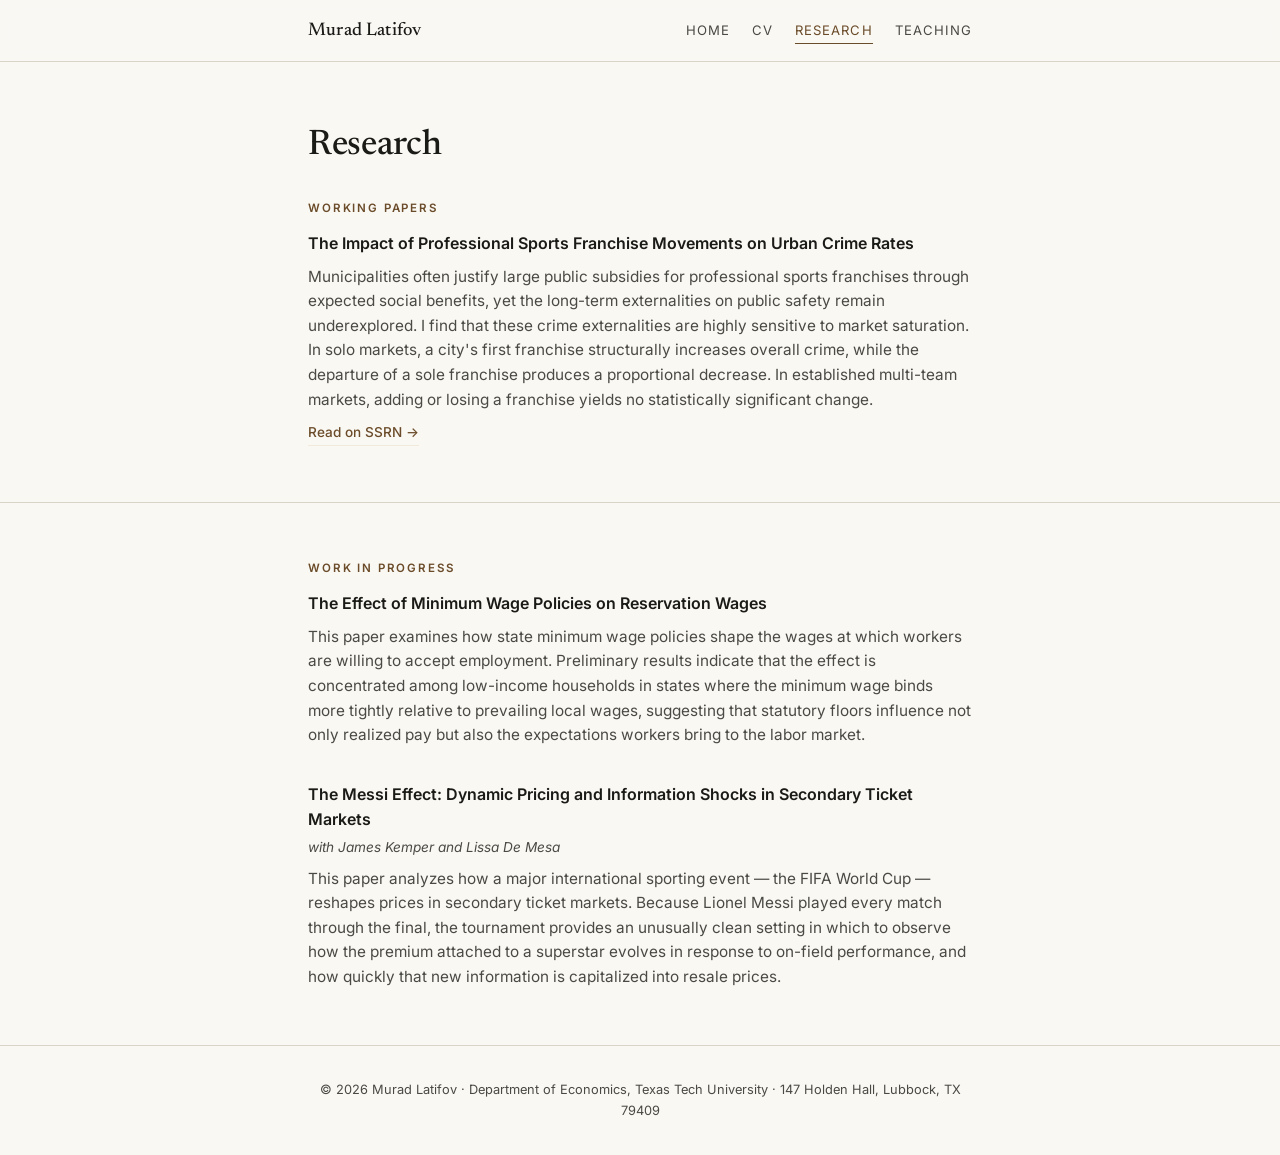
==== research.html @ 04bd5444 "Add files via upload" ====
<!DOCTYPE html>
<html lang="en">
<head>
<meta charset="UTF-8">
<meta name="viewport" content="width=device-width, initial-scale=1.0">
<title>Research — Murad Latifov</title>
<meta name="description" content="Working papers and research in progress by Murad Latifov: labor, urban, and crime economics.">
<link rel="preconnect" href="https://fonts.googleapis.com">
<link rel="preconnect" href="https://fonts.gstatic.com" crossorigin>
<link href="https://fonts.googleapis.com/css2?family=Newsreader:ital,opsz,wght@0,6..72,400;0,6..72,500;1,6..72,400&family=Inter:wght@400;500;600&display=swap" rel="stylesheet">
<link rel="stylesheet" href="style.css">
</head>
<body>

<nav>
  <div class="wrap">
    <a href="index.html" class="brand">Murad Latifov</a>
    <div class="navlinks">
      <a href="index.html">Home</a>
      <a href="cv.pdf" download>CV</a>
      <a href="research.html" class="active">Research</a>
      <a href="teaching.html">Teaching</a>
    </div>
  </div>
</nav>

<main>
<section>
  <div class="wrap">
    <h2 style="font-size:2.2rem;">Research</h2>

    <p class="eyebrow">Working Papers</p>
    <div class="entry">
      <h3>The Impact of Professional Sports Franchise Movements on Urban Crime Rates</h3>
      <p class="abstract">Municipalities often justify large public subsidies for professional sports franchises through expected social benefits, yet the long-term externalities on public safety remain underexplored. I find that these crime externalities are highly sensitive to market saturation. In solo markets, a city's first franchise structurally increases overall crime, while the departure of a sole franchise produces a proportional decrease. In established multi-team markets, adding or losing a franchise yields no statistically significant change.</p>
      <a class="paperlink" href="https://papers.ssrn.com/sol3/papers.cfm?abstract_id=7034958" target="_blank" rel="noopener">Read on SSRN →</a>
    </div>
  </div>
</section>

<section>
  <div class="wrap">
    <p class="eyebrow">Work in Progress</p>

    <div class="entry">
      <h3>The Effect of Minimum Wage Policies on Reservation Wages</h3>
      <p class="abstract">This paper examines how state minimum wage policies shape the wages at which workers are willing to accept employment. Preliminary results indicate that the effect is concentrated among low-income households in states where the minimum wage binds more tightly relative to prevailing local wages, suggesting that statutory floors influence not only realized pay but also the expectations workers bring to the labor market.</p>
    </div>

    <div class="entry">
      <h3>The Messi Effect: Dynamic Pricing and Information Shocks in Secondary Ticket Markets</h3>
      <p class="meta">with James Kemper and Lissa De Mesa</p>
      <p class="abstract">This paper analyzes how a major international sporting event — the FIFA World Cup — reshapes prices in secondary ticket markets. Because Lionel Messi played every match through the final, the tournament provides an unusually clean setting in which to observe how the premium attached to a superstar evolves in response to on-field performance, and how quickly that new information is capitalized into resale prices.</p>
    </div>
  </div>
</section>
</main>

<footer>
  <div class="wrap">© <span id="yr"></span> Murad Latifov · Department of Economics, Texas Tech University · 147 Holden Hall, Lubbock, TX 79409</div>
</footer>

<script>document.getElementById('yr').textContent = new Date().getFullYear();</script>
</body>
</html>
---- style.css ----
:root {
  --ink: #1a1a17;
  --ink-soft: #4a4a44;
  --paper: #faf8f3;
  --rule: #d9d4c8;
  --accent: #6b4c2a;
  --accent-soft: #f0e9dc;
}
* { box-sizing: border-box; margin: 0; padding: 0; }
html { scroll-behavior: smooth; }
body {
  font-family: 'Inter', system-ui, sans-serif;
  color: var(--ink);
  background: var(--paper);
  line-height: 1.6;
  -webkit-font-smoothing: antialiased;
  display: flex; flex-direction: column; min-height: 100vh;
}
.wrap { max-width: 720px; margin: 0 auto; padding: 0 28px; width: 100%; }

/* ---- Nav ---- */
nav {
  position: sticky; top: 0; z-index: 10;
  background: rgba(250,248,243,0.92);
  backdrop-filter: blur(8px);
  border-bottom: 1px solid var(--rule);
}
nav .wrap {
  display: flex; align-items: baseline; justify-content: space-between;
  padding-top: 16px; padding-bottom: 16px; flex-wrap: wrap; gap: 8px;
}
.brand {
  font-family: 'Newsreader', serif;
  font-size: 1.15rem; font-weight: 500; letter-spacing: 0.01em;
  color: var(--ink); text-decoration: none;
}
.navlinks { display: flex; gap: 22px; }
.navlinks a {
  font-size: 0.82rem; text-transform: uppercase; letter-spacing: 0.08em;
  color: var(--ink-soft); text-decoration: none; padding-bottom: 2px;
  border-bottom: 1.5px solid transparent; transition: color .15s, border-color .15s;
}
.navlinks a:hover, .navlinks a:focus-visible { color: var(--accent); border-color: var(--accent); }
.navlinks a.active { color: var(--accent); border-color: var(--accent); }

/* ---- Sections ---- */
main { flex: 1 0 auto; }
section { padding: 56px 0; border-bottom: 1px solid var(--rule); }
section:last-of-type { border-bottom: none; }
.eyebrow {
  font-size: 0.72rem; text-transform: uppercase; letter-spacing: 0.16em;
  color: var(--accent); margin-bottom: 14px; font-weight: 600;
}
h1 {
  font-family: 'Newsreader', serif; font-weight: 500;
  font-size: clamp(2.1rem, 6vw, 3.1rem); line-height: 1.1;
  letter-spacing: -0.01em; margin-bottom: 6px;
}
h2 {
  font-family: 'Newsreader', serif; font-weight: 500;
  font-size: 1.7rem; margin-bottom: 24px; letter-spacing: -0.01em;
}
h3 { font-size: 1rem; font-weight: 600; margin-bottom: 4px; }
.lede { font-size: 1.12rem; color: var(--ink-soft); max-width: 60ch; }

/* ---- Home ---- */
#home { padding-top: 72px; }
.home-head { display: flex; align-items: center; gap: 34px; flex-wrap: wrap-reverse; }
.home-text { flex: 1 1 340px; }
.portrait {
  flex: 0 0 auto; width: 150px; height: 150px;
  border-radius: 50%; object-fit: cover;
  border: 3px solid var(--accent-soft);
}
.role { font-size: 1rem; color: var(--ink-soft); margin-bottom: 28px; }
.role .inst { color: var(--ink); font-weight: 500; }
.contact { margin-top: 30px; display: flex; gap: 20px; flex-wrap: wrap; }
.contact a {
  font-size: 0.9rem; color: var(--accent); text-decoration: none;
  border-bottom: 1px solid var(--accent-soft); padding-bottom: 1px;
}
.contact a:hover { border-color: var(--accent); }
.about p { color: var(--ink-soft); margin-bottom: 14px; }
.about p:last-child { margin-bottom: 0; }

/* ---- Entries ---- */
.entry { margin-bottom: 34px; }
.entry:last-child { margin-bottom: 0; }
.entry .abstract { color: var(--ink-soft); font-size: 0.96rem; margin-top: 8px; }
.meta { font-size: 0.85rem; color: var(--ink-soft); font-style: italic; margin-top: 2px; }
.paperlink {
  display: inline-block; margin-top: 10px; font-size: 0.85rem;
  color: var(--accent); text-decoration: none; font-weight: 500;
  border-bottom: 1px solid var(--accent-soft); padding-bottom: 1px;
}
.paperlink:hover { border-color: var(--accent); }

/* ---- Teaching list ---- */
.subhead {
  font-size: 0.8rem; text-transform: uppercase; letter-spacing: 0.1em;
  color: var(--ink); font-weight: 600; margin: 26px 0 12px;
}
.subhead:first-child { margin-top: 0; }
.course {
  display: flex; justify-content: space-between; align-items: baseline;
  gap: 16px; padding: 7px 0; border-bottom: 1px dotted var(--rule);
}
.course:last-child { border-bottom: none; }
.course .name { font-size: 0.95rem; }
.course .when { font-size: 0.82rem; color: var(--ink-soft); white-space: nowrap; }

/* ---- CV / background rows ---- */
.cvrow {
  display: flex; justify-content: space-between; align-items: baseline;
  gap: 16px; padding: 10px 0; border-bottom: 1px dotted var(--rule);
}
.cvrow .when { font-size: 0.85rem; color: var(--ink-soft); white-space: nowrap; }
.cvrow .degree { color: var(--ink-soft); font-size: 0.9rem; }
.btn {
  display: inline-block; margin-top: 22px;
  font-size: 0.85rem; letter-spacing: 0.04em; text-decoration: none;
  color: var(--paper); background: var(--accent);
  padding: 10px 22px; border-radius: 2px; transition: opacity .15s;
}
.btn:hover { opacity: 0.85; }
.skills { font-size: 0.95rem; color: var(--ink-soft); margin-top: 6px; }
.skills strong { color: var(--ink); font-weight: 600; }

/* ---- Quote carousel ---- */
.quotes { padding-top: 56px; padding-bottom: 48px; }
.carousel { position: relative; }
.quote-window {
  position: relative; overflow: hidden;
  min-height: 190px;
  background: var(--accent-soft);
  border-radius: 3px;
  padding: 34px 56px;
  display: flex; align-items: center; justify-content: center;
}
.quote {
  position: absolute; left: 56px; right: 56px;
  opacity: 0; transition: opacity .5s ease;
  pointer-events: none; text-align: center;
}
.quote.on { opacity: 1; pointer-events: auto; position: relative; left: auto; right: auto; }
.quote p {
  font-family: 'Newsreader', serif; font-size: 1.15rem; line-height: 1.5;
  color: var(--ink); font-style: italic;
}
.quote .attrib {
  display: block; margin-top: 14px; font-family: 'Inter', sans-serif;
  font-style: normal; font-size: 0.75rem; text-transform: uppercase;
  letter-spacing: 0.1em; color: var(--accent); font-weight: 600;
}
.arrow {
  position: absolute; top: 50%; transform: translateY(-50%);
  background: none; border: none; cursor: pointer;
  font-size: 1.5rem; line-height: 1; color: var(--accent);
  padding: 8px 10px; opacity: .55; transition: opacity .15s;
}
.arrow:hover, .arrow:focus-visible { opacity: 1; }
.arrow.prev { left: 6px; }
.arrow.next { right: 6px; }
.dots { display: flex; justify-content: center; gap: 9px; margin-top: 18px; flex-wrap: wrap; }
.dot {
  width: 8px; height: 8px; border-radius: 50%; border: none; padding: 0;
  background: var(--rule); cursor: pointer; transition: background .2s, transform .2s;
}
.dot:hover { background: var(--ink-soft); }
.dot.on { background: var(--accent); transform: scale(1.35); }

footer {
  flex-shrink: 0;
  padding: 34px 0; font-size: 0.8rem; color: var(--ink-soft);
  border-top: 1px solid var(--rule); text-align: center;
}

@media (max-width: 560px) {
  .quote-window { padding: 30px 20px; min-height: 230px; }
  .quote { left: 20px; right: 20px; }
  .quote p { font-size: 1rem; }
  .arrow { font-size: 1.2rem; padding: 4px 2px; }
  .arrow.prev { left: -6px; }
  .arrow.next { right: -6px; }
}
@media (max-width: 480px) {
  .navlinks { gap: 15px; }
  .navlinks a { font-size: 0.73rem; }
  .course, .cvrow { flex-direction: column; gap: 2px; }
  .course .when, .cvrow .when { white-space: normal; }
}
@media (prefers-reduced-motion: reduce) {
  html { scroll-behavior: auto; }
  .quote { transition: none; }
}
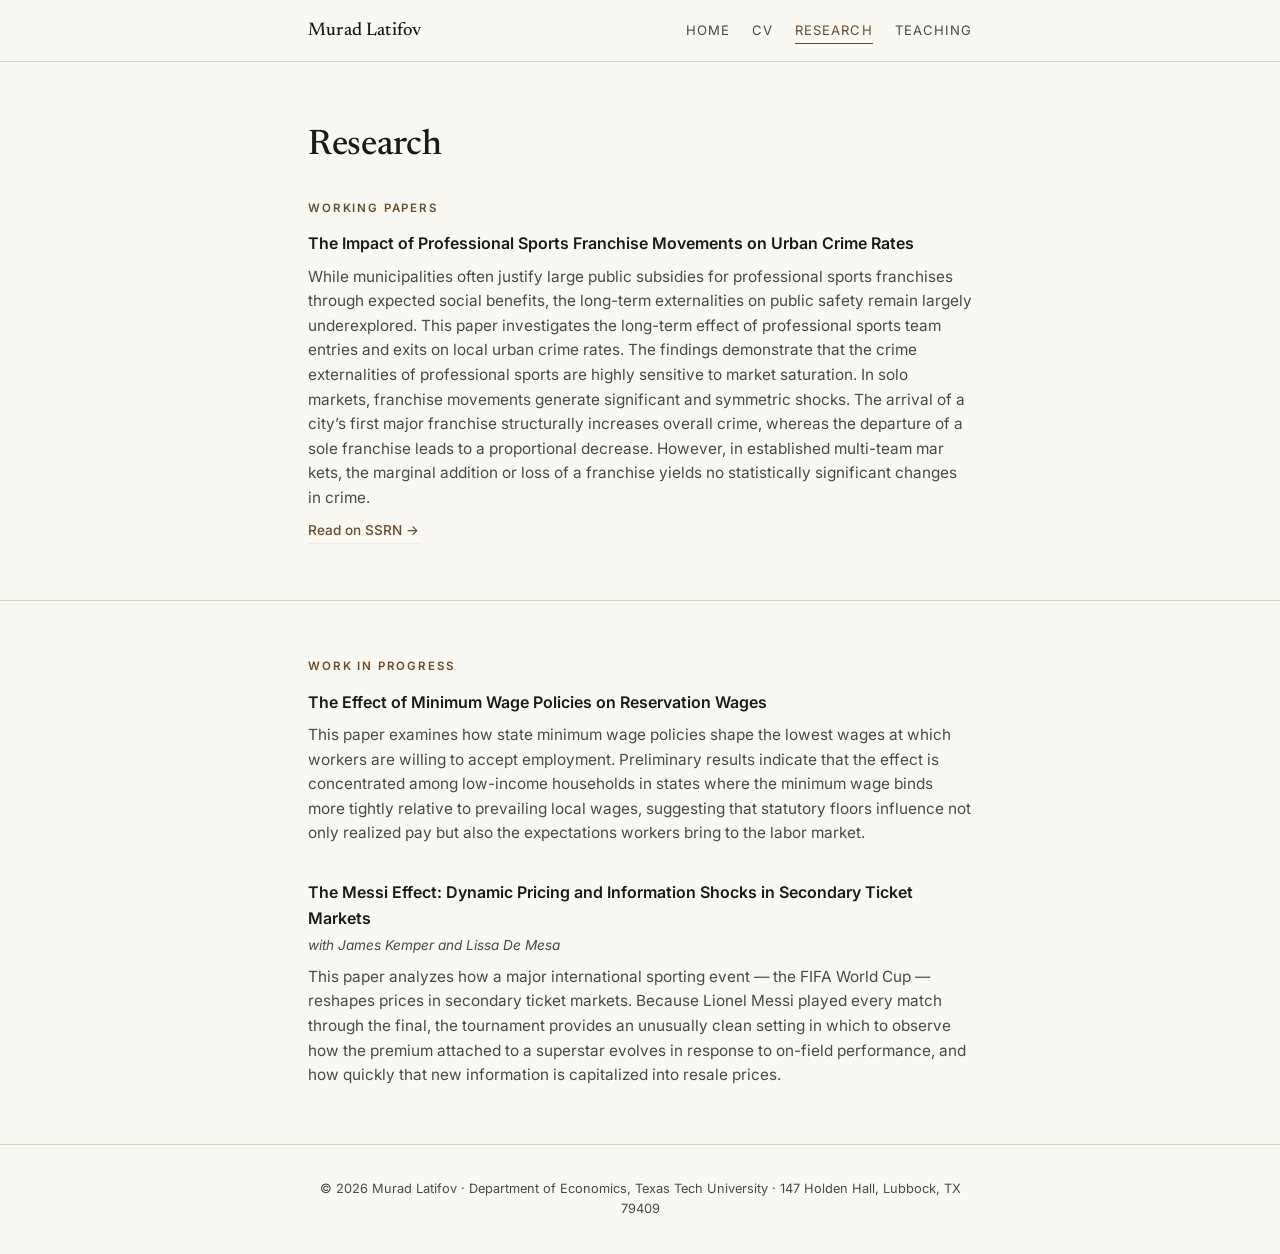
==== commit b37d0a55: "Revise abstracts for sports franchise and minimum wage papers Updated abstracts for two working pape" ====
--- a/research.html
+++ b/research.html
@@ -32,7 +32,16 @@
     <p class="eyebrow">Working Papers</p>
     <div class="entry">
       <h3>The Impact of Professional Sports Franchise Movements on Urban Crime Rates</h3>
-      <p class="abstract">Municipalities often justify large public subsidies for professional sports franchises through expected social benefits, yet the long-term externalities on public safety remain underexplored. I find that these crime externalities are highly sensitive to market saturation. In solo markets, a city's first franchise structurally increases overall crime, while the departure of a sole franchise produces a proportional decrease. In established multi-team markets, adding or losing a franchise yields no statistically significant change.</p>
+      <p class="abstract">While municipalities often justify large public subsidies for professional sports franchises
+through expected social benefits, the long-term externalities on public safety remain
+largely underexplored. This paper investigates the long-term effect of professional sports
+team entries and exits on local urban crime rates. The findings demonstrate that the
+crime externalities of professional sports are highly sensitive to market saturation. In solo
+markets, franchise movements generate significant and symmetric shocks. The arrival of a
+city’s first major franchise structurally increases overall crime, whereas the departure of a
+sole franchise leads to a proportional decrease. However, in established multi-team mar
+kets, the marginal addition or loss of a franchise yields no statistically significant changes
+in crime.</p>
       <a class="paperlink" href="https://papers.ssrn.com/sol3/papers.cfm?abstract_id=7034958" target="_blank" rel="noopener">Read on SSRN →</a>
     </div>
   </div>
@@ -44,7 +53,7 @@
 
     <div class="entry">
       <h3>The Effect of Minimum Wage Policies on Reservation Wages</h3>
-      <p class="abstract">This paper examines how state minimum wage policies shape the wages at which workers are willing to accept employment. Preliminary results indicate that the effect is concentrated among low-income households in states where the minimum wage binds more tightly relative to prevailing local wages, suggesting that statutory floors influence not only realized pay but also the expectations workers bring to the labor market.</p>
+      <p class="abstract">This paper examines how state minimum wage policies shape the lowest wages at which workers are willing to accept employment. Preliminary results indicate that the effect is concentrated among low-income households in states where the minimum wage binds more tightly relative to prevailing local wages, suggesting that statutory floors influence not only realized pay but also the expectations workers bring to the labor market.</p>
     </div>
 
     <div class="entry">
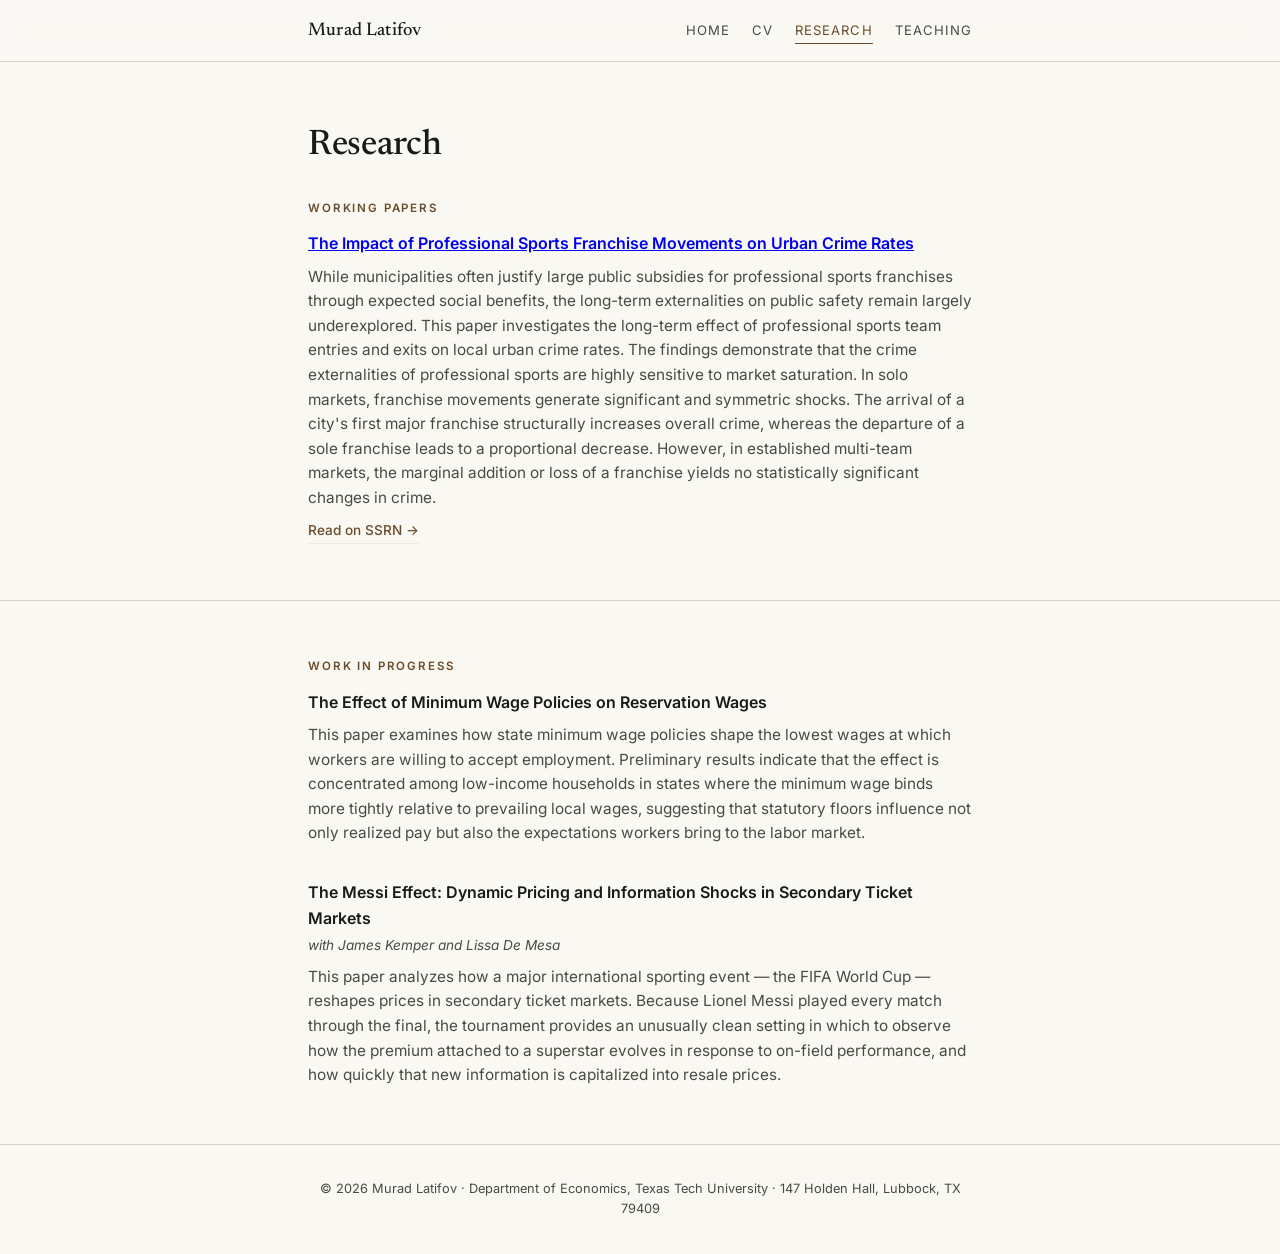
==== commit 433b6acb: "Replace static title with a linked title for paper" ====
--- a/research.html
+++ b/research.html
@@ -31,17 +31,8 @@
 
     <p class="eyebrow">Working Papers</p>
     <div class="entry">
-      <h3>The Impact of Professional Sports Franchise Movements on Urban Crime Rates</h3>
-      <p class="abstract">While municipalities often justify large public subsidies for professional sports franchises
-through expected social benefits, the long-term externalities on public safety remain
-largely underexplored. This paper investigates the long-term effect of professional sports
-team entries and exits on local urban crime rates. The findings demonstrate that the
-crime externalities of professional sports are highly sensitive to market saturation. In solo
-markets, franchise movements generate significant and symmetric shocks. The arrival of a
-city’s first major franchise structurally increases overall crime, whereas the departure of a
-sole franchise leads to a proportional decrease. However, in established multi-team mar
-kets, the marginal addition or loss of a franchise yields no statistically significant changes
-in crime.</p>
+      <h3><a class="titlelink" href="https://papers.ssrn.com/sol3/papers.cfm?abstract_id=7034958" target="_blank" rel="noopener">The Impact of Professional Sports Franchise Movements on Urban Crime Rates</a></h3>
+      <p class="abstract">While municipalities often justify large public subsidies for professional sports franchises through expected social benefits, the long-term externalities on public safety remain largely underexplored. This paper investigates the long-term effect of professional sports team entries and exits on local urban crime rates. The findings demonstrate that the crime externalities of professional sports are highly sensitive to market saturation. In solo markets, franchise movements generate significant and symmetric shocks. The arrival of a city's first major franchise structurally increases overall crime, whereas the departure of a sole franchise leads to a proportional decrease. However, in established multi-team markets, the marginal addition or loss of a franchise yields no statistically significant changes in crime.</p>
       <a class="paperlink" href="https://papers.ssrn.com/sol3/papers.cfm?abstract_id=7034958" target="_blank" rel="noopener">Read on SSRN →</a>
     </div>
   </div>
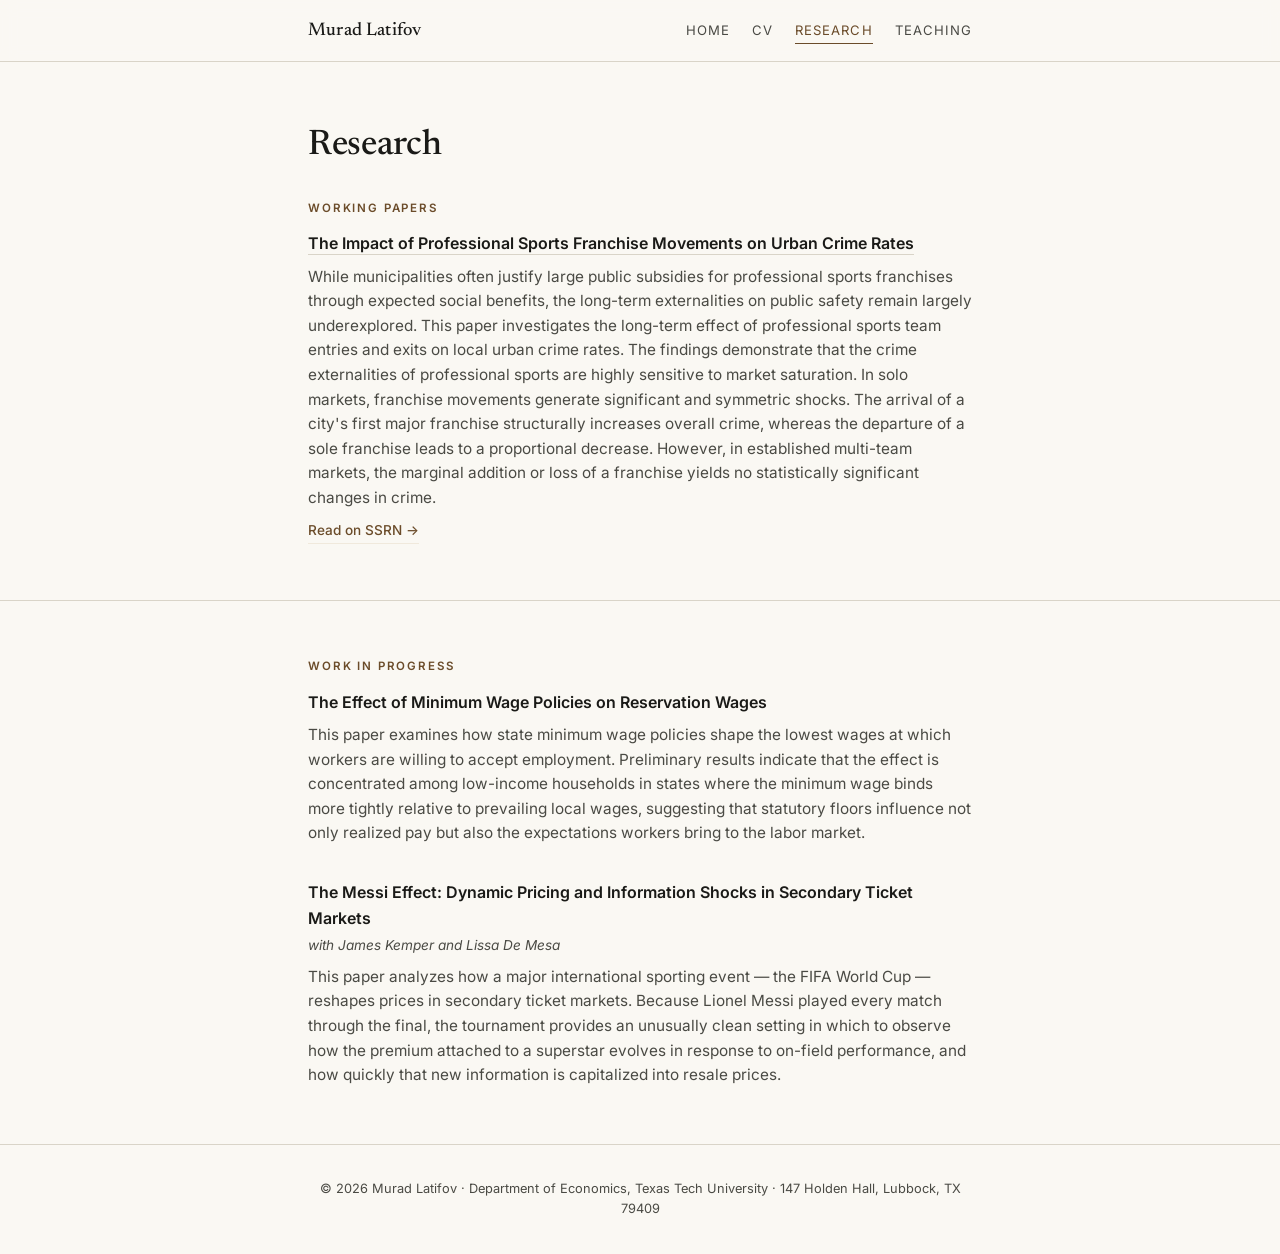
==== commit 59dcdcb7: "Change CV link to open in a new tab Updated CV link to open in a new tab with security attributes." ====
--- a/research.html
+++ b/research.html
@@ -17,7 +17,7 @@
     <a href="index.html" class="brand">Murad Latifov</a>
     <div class="navlinks">
       <a href="index.html">Home</a>
-      <a href="cv.pdf" download>CV</a>
+      <a href="cv.pdf" target="_blank" rel="noopener">CV</a>
       <a href="research.html" class="active">Research</a>
       <a href="teaching.html">Teaching</a>
     </div>
--- a/style.css
+++ b/style.css
@@ -94,6 +94,12 @@
   border-bottom: 1px solid var(--accent-soft); padding-bottom: 1px;
 }
 .paperlink:hover { border-color: var(--accent); }
+.titlelink {
+  color: var(--ink); text-decoration: none;
+  border-bottom: 1px solid var(--rule); padding-bottom: 1px;
+  transition: color .15s, border-color .15s;
+}
+.titlelink:hover, .titlelink:focus-visible { color: var(--accent); border-color: var(--accent); }
 
 /* ---- Teaching list ---- */
 .subhead {
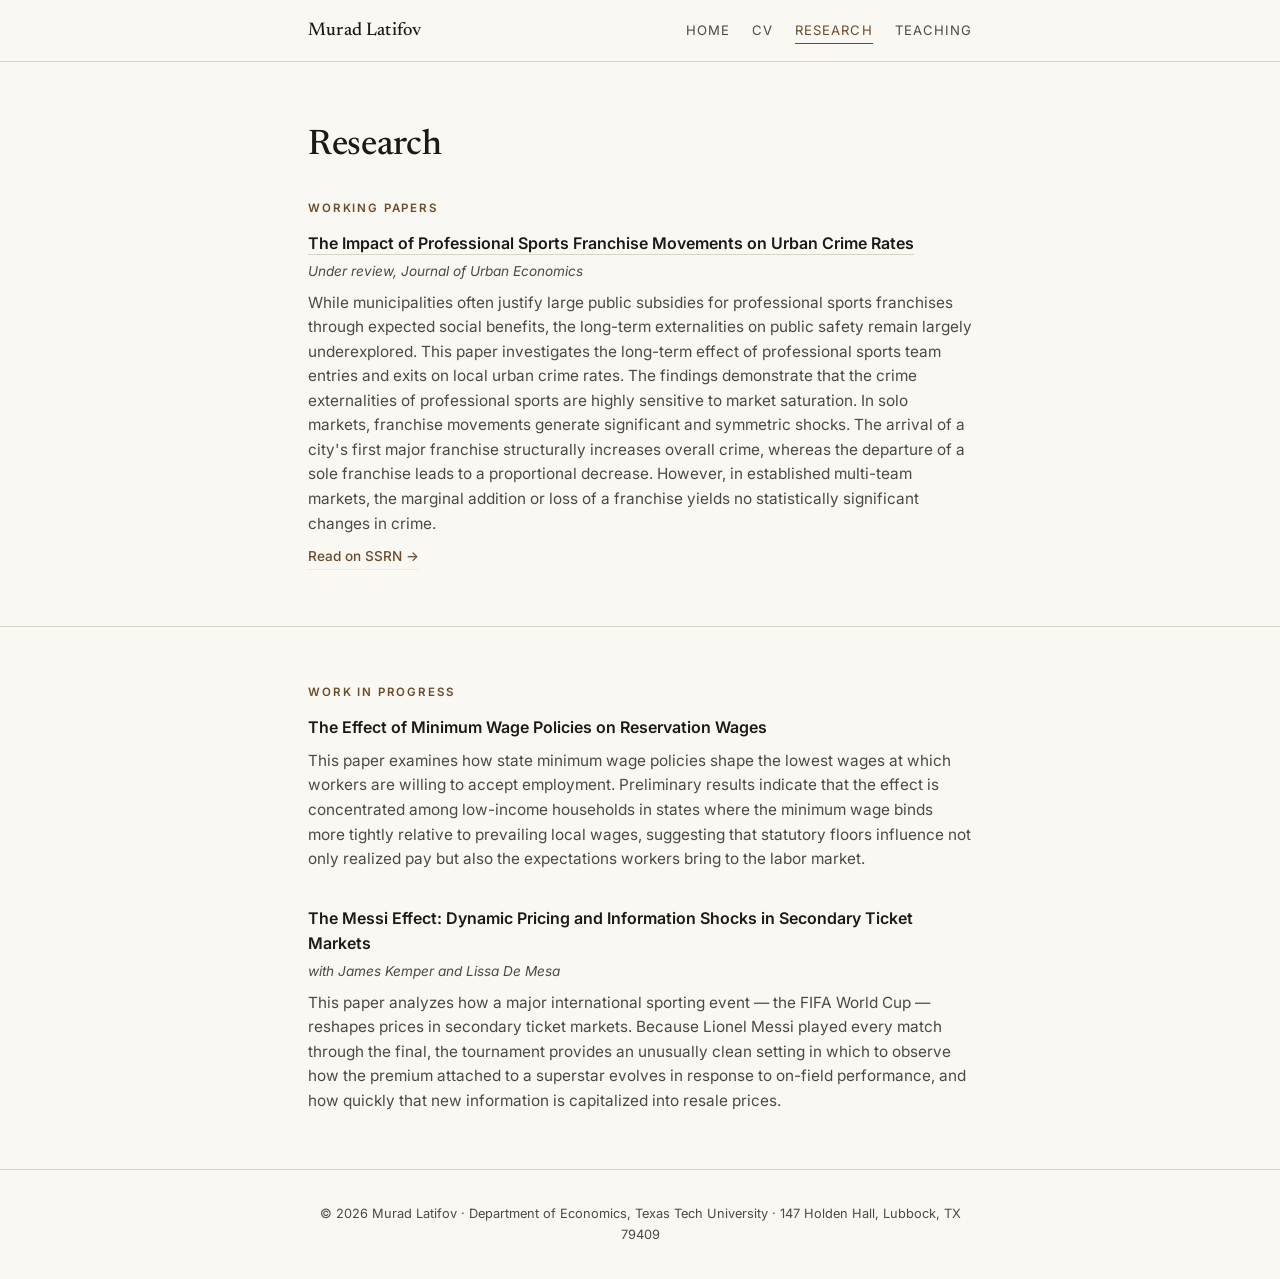
==== commit 28e0c462: "Update working paper details in research.html Added publication status and updated abstract for a wo" ====
--- a/research.html
+++ b/research.html
@@ -32,6 +32,7 @@
     <p class="eyebrow">Working Papers</p>
     <div class="entry">
       <h3><a class="titlelink" href="https://papers.ssrn.com/sol3/papers.cfm?abstract_id=7034958" target="_blank" rel="noopener">The Impact of Professional Sports Franchise Movements on Urban Crime Rates</a></h3>
+            <p class="meta">Under review, <em>Journal of Urban Economics</em></p>
       <p class="abstract">While municipalities often justify large public subsidies for professional sports franchises through expected social benefits, the long-term externalities on public safety remain largely underexplored. This paper investigates the long-term effect of professional sports team entries and exits on local urban crime rates. The findings demonstrate that the crime externalities of professional sports are highly sensitive to market saturation. In solo markets, franchise movements generate significant and symmetric shocks. The arrival of a city's first major franchise structurally increases overall crime, whereas the departure of a sole franchise leads to a proportional decrease. However, in established multi-team markets, the marginal addition or loss of a franchise yields no statistically significant changes in crime.</p>
       <a class="paperlink" href="https://papers.ssrn.com/sol3/papers.cfm?abstract_id=7034958" target="_blank" rel="noopener">Read on SSRN →</a>
     </div>
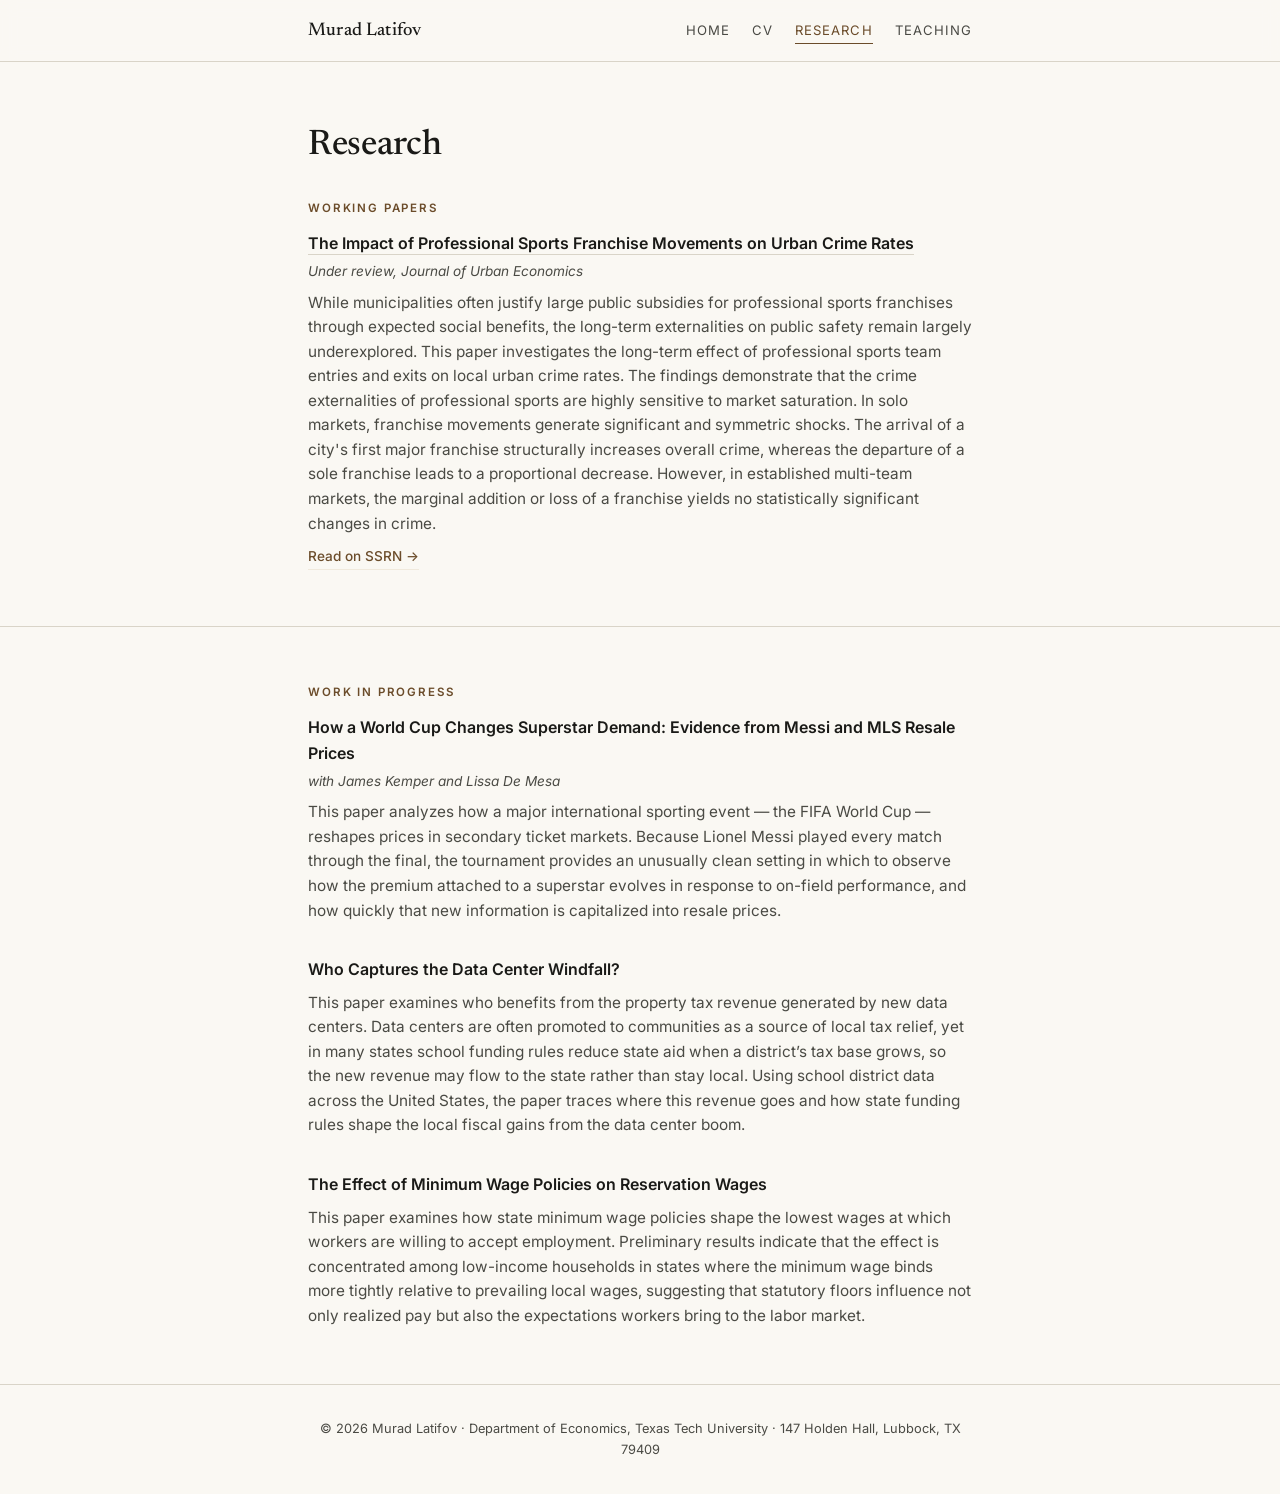
==== commit ac60ef70: "Revise research entries and add new papers Updated the title and added new entries related to data c" ====
--- a/research.html
+++ b/research.html
@@ -43,15 +43,21 @@
   <div class="wrap">
     <p class="eyebrow">Work in Progress</p>
 
+
+    <div class="entry">
+      <h3>How a World Cup Changes Superstar Demand: Evidence from Messi and MLS Resale Prices </h3>
+      <p class="meta">with James Kemper and Lissa De Mesa</p>
+      <p class="abstract">This paper analyzes how a major international sporting event — the FIFA World Cup — reshapes prices in secondary ticket markets. Because Lionel Messi played every match through the final, the tournament provides an unusually clean setting in which to observe how the premium attached to a superstar evolves in response to on-field performance, and how quickly that new information is capitalized into resale prices.</p>
+    </div>
+    
+    <div class="entry">
+      <h3>Who Captures the Data Center Windfall?</h3>
+      <p class="abstract">This paper examines who benefits from the property tax revenue generated by new data centers. Data centers are often promoted to communities as a source of local tax relief, yet in many states school funding rules reduce state aid when a district’s tax base grows, so the new revenue may flow to the state rather than stay local. Using school district data across the United States, the paper traces where this revenue goes and how state funding rules shape the local fiscal gains from the data center boom.</p>
+    </div>
+    
     <div class="entry">
       <h3>The Effect of Minimum Wage Policies on Reservation Wages</h3>
       <p class="abstract">This paper examines how state minimum wage policies shape the lowest wages at which workers are willing to accept employment. Preliminary results indicate that the effect is concentrated among low-income households in states where the minimum wage binds more tightly relative to prevailing local wages, suggesting that statutory floors influence not only realized pay but also the expectations workers bring to the labor market.</p>
-    </div>
-
-    <div class="entry">
-      <h3>The Messi Effect: Dynamic Pricing and Information Shocks in Secondary Ticket Markets</h3>
-      <p class="meta">with James Kemper and Lissa De Mesa</p>
-      <p class="abstract">This paper analyzes how a major international sporting event — the FIFA World Cup — reshapes prices in secondary ticket markets. Because Lionel Messi played every match through the final, the tournament provides an unusually clean setting in which to observe how the premium attached to a superstar evolves in response to on-field performance, and how quickly that new information is capitalized into resale prices.</p>
     </div>
   </div>
 </section>
